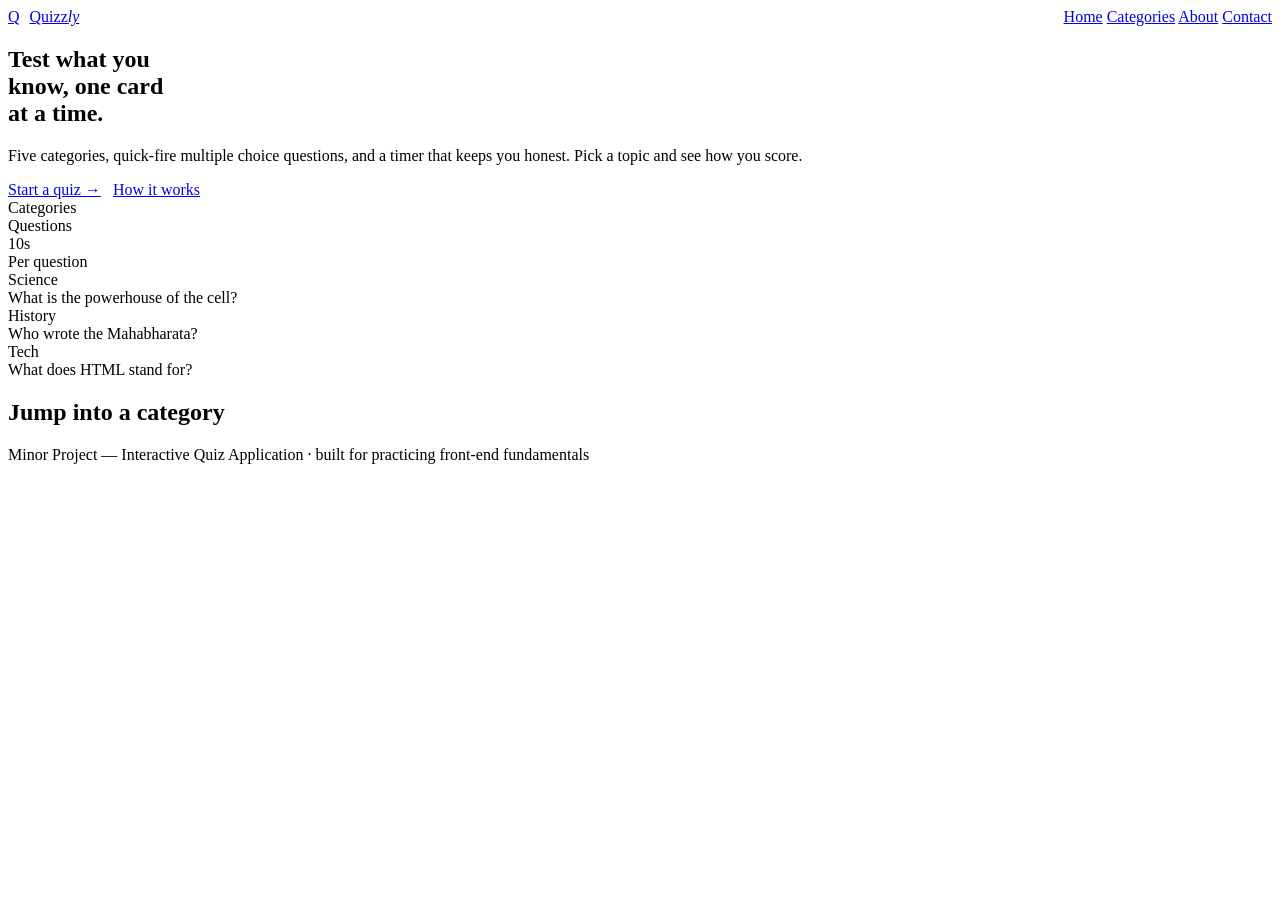
==== index.html @ 91348859 "CSS and Js file included." ====
<!DOCTYPE html>
<html lang="en">
<head>
<meta charset="UTF-8">
<meta name="viewport" content="width=device-width, initial-scale=1.0">
<title>Quizzly — Test What You Know</title>
<link rel="preconnect" href="https://fonts.googleapis.com">
<link href="https://fonts.googleapis.com/css2?family=Fraunces:ital,opsz,wght@0,9..144,400;0,9..144,600;0,9..144,700;1,9..144,500&family=Inter:wght@400;500;600;700&family=IBM+Plex+Mono:wght@400;500;600&display=swap" rel="stylesheet">
<link rel="stylesheet" href="styles.css">
</head>
<body>

<header class="topbar">
  <div class="topbar-inner" style="display:flex;align-items:center;justify-content:space-between;gap:20px;width:100%;">
    <a class="brand" href="index.html" style="display:flex;align-items:baseline;gap:10px;">
      <div class="mark">Q</div>
      <div class="name">Quizz<em>ly</em></div>
    </a>
    <nav class="tabs" aria-label="Primary">
      <a href="index.html" data-page="home">Home</a>
      <a href="categories.html" data-page="categories">Categories</a>
      <a href="about.html" data-page="about">About</a>
      <a href="contact.html" data-page="contact">Contact</a>
    </nav>
  </div>
</header>

<div class="shell">
  <main class="view">
    <section class="hero">
      <div>
        <h1>Test what you<br>know, one <span class="accent">card</span><br>at a time.</h1>
        <p class="lede">Five categories, quick-fire multiple choice questions, and a timer that keeps you honest. Pick a topic and see how you score.</p>
        <div style="display:flex; gap:12px; flex-wrap:wrap;">
          <a class="btn" href="categories.html">Start a quiz →</a>
          <a class="btn ghost" href="about.html">How it works</a>
        </div>
        <div class="stats-row">
          <div class="stat"><div class="num" id="statCats"></div><div class="label">Categories</div></div>
          <div class="stat"><div class="num" id="statQs"></div><div class="label">Questions</div></div>
          <div class="stat"><div class="num">10s</div><div class="label">Per question</div></div>
        </div>
      </div>
      <div class="deck" aria-hidden="true">
        <div class="card"><span class="tag">Science</span><div class="q">What is the powerhouse of the cell?</div><div class="dot-row"><span></span><span></span><span></span><span></span></div></div>
        <div class="card"><span class="tag">History</span><div class="q">Who wrote the Mahabharata?</div><div class="dot-row"><span></span><span></span><span></span><span></span></div></div>
        <div class="card"><span class="tag">Tech</span><div class="q">What does HTML stand for?</div><div class="dot-row"><span></span><span></span><span></span><span></span></div></div>
      </div>
    </section>

    <div class="section-head">
      <h2>Jump into a category</h2>
      <span class="count" id="catCount"></span>
    </div>
    <div id="catGrid"></div>
  </main>
  <footer>Minor Project — Interactive Quiz Application &middot; built for practicing front-end fundamentals</footer>
</div>

<script src="data.js"></script>
<script>
  document.getElementById('statCats').textContent = CATEGORIES.length;
  document.getElementById('statQs').textContent = Object.values(QUESTIONS).reduce((a,b)=>a+b.length,0);
  document.getElementById('catCount').textContent = CATEGORIES.length + ' available';
  document.getElementById('catGrid').innerHTML = catGridMarkup();
  markActiveNav('home');
</script>
</body>
</html>
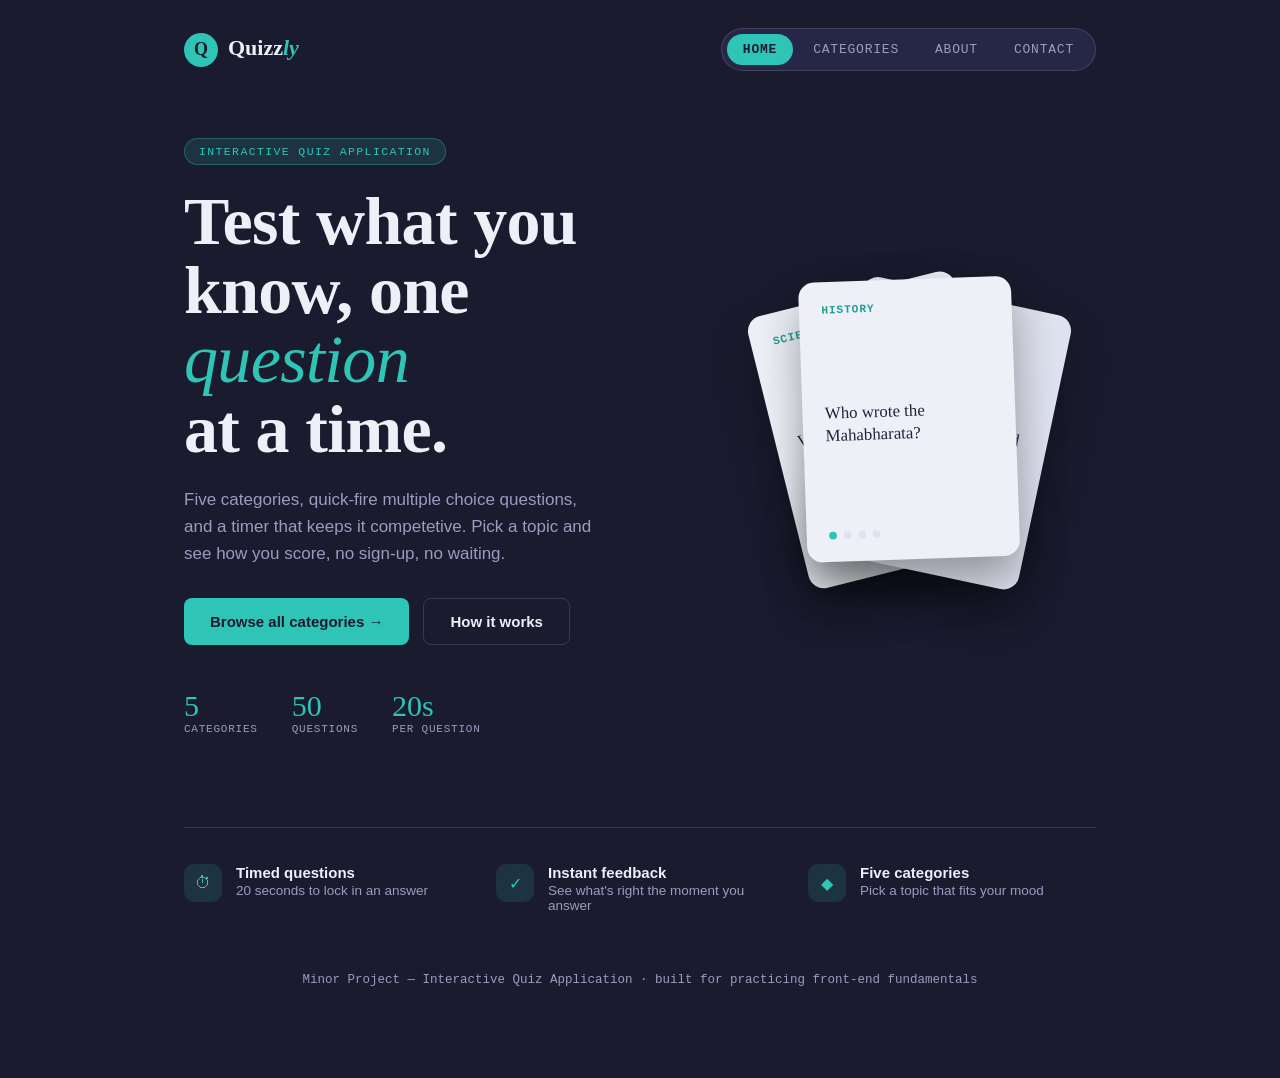
==== commit d358be19: "Every file updated." ====
--- a/index.html
+++ b/index.html
@@ -6,13 +6,13 @@
 <title>Quizzly — Test What You Know</title>
 <link rel="preconnect" href="https://fonts.googleapis.com">
 <link href="https://fonts.googleapis.com/css2?family=Fraunces:ital,opsz,wght@0,9..144,400;0,9..144,600;0,9..144,700;1,9..144,500&family=Inter:wght@400;500;600;700&family=IBM+Plex+Mono:wght@400;500;600&display=swap" rel="stylesheet">
-<link rel="stylesheet" href="styles.css">
+<link rel="stylesheet" href="CSS/styles.css">
 </head>
 <body>
 
 <header class="topbar">
-  <div class="topbar-inner" style="display:flex;align-items:center;justify-content:space-between;gap:20px;width:100%;">
-    <a class="brand" href="index.html" style="display:flex;align-items:baseline;gap:10px;">
+  <div class="topbar-inner">
+    <a class="brand" href="index.html">
       <div class="mark">Q</div>
       <div class="name">Quizz<em>ly</em></div>
     </a>
@@ -27,43 +27,51 @@
 
 <div class="shell">
   <main class="view">
-    <section class="hero">
-      <div>
-        <h1>Test what you<br>know, one <span class="accent">card</span><br>at a time.</h1>
-        <p class="lede">Five categories, quick-fire multiple choice questions, and a timer that keeps you honest. Pick a topic and see how you score.</p>
-        <div style="display:flex; gap:12px; flex-wrap:wrap;">
-          <a class="btn" href="categories.html">Start a quiz →</a>
-          <a class="btn ghost" href="about.html">How it works</a>
+    <section class="hero hero-full">
+      <div class="hero-copy">
+        <span class="eyebrow">Interactive Quiz Application</span>
+        <h1>Test what you<br>know, one <span class="accent">question</span><br>at a time.</h1>
+        <p class="lede">Five categories, quick-fire multiple choice questions, and a timer that keeps it competetive. Pick a topic and see how you score, no sign-up, no waiting.</p>
+        <div class="cta-row">
+          <a class="btn btn-lg" href="categories.html">Browse all categories →</a>
+          <a class="btn ghost btn-lg" href="about.html">How it works</a>
         </div>
         <div class="stats-row">
           <div class="stat"><div class="num" id="statCats"></div><div class="label">Categories</div></div>
           <div class="stat"><div class="num" id="statQs"></div><div class="label">Questions</div></div>
-          <div class="stat"><div class="num">10s</div><div class="label">Per question</div></div>
+          <div class="stat"><div class="num">20s</div><div class="label">Per question</div></div>
         </div>
       </div>
-      <div class="deck" aria-hidden="true">
+      <div class="deck deck-lg" aria-hidden="true">
         <div class="card"><span class="tag">Science</span><div class="q">What is the powerhouse of the cell?</div><div class="dot-row"><span></span><span></span><span></span><span></span></div></div>
         <div class="card"><span class="tag">History</span><div class="q">Who wrote the Mahabharata?</div><div class="dot-row"><span></span><span></span><span></span><span></span></div></div>
         <div class="card"><span class="tag">Tech</span><div class="q">What does HTML stand for?</div><div class="dot-row"><span></span><span></span><span></span><span></span></div></div>
       </div>
     </section>
 
-    <div class="section-head">
-      <h2>Jump into a category</h2>
-      <span class="count" id="catCount"></span>
+    <div class="highlights-row">
+      <div class="highlight-item">
+        <span class="hi-icon">⏱</span>
+        <div><strong>Timed questions</strong><span>20 seconds to lock in an answer</span></div>
+      </div>
+      <div class="highlight-item">
+        <span class="hi-icon">✓</span>
+        <div><strong>Instant feedback</strong><span>See what's right the moment you answer</span></div>
+      </div>
+      <div class="highlight-item">
+        <span class="hi-icon">◆</span>
+        <div><strong>Five categories</strong><span>Pick a topic that fits your mood</span></div>
+      </div>
     </div>
-    <div id="catGrid"></div>
   </main>
   <footer>Minor Project — Interactive Quiz Application &middot; built for practicing front-end fundamentals</footer>
 </div>
 
-<script src="data.js"></script>
+<script src="Js/data.js"></script>
 <script>
   document.getElementById('statCats').textContent = CATEGORIES.length;
   document.getElementById('statQs').textContent = Object.values(QUESTIONS).reduce((a,b)=>a+b.length,0);
-  document.getElementById('catCount').textContent = CATEGORIES.length + ' available';
-  document.getElementById('catGrid').innerHTML = catGridMarkup();
   markActiveNav('home');
 </script>
 </body>
-</html>+</html>
--- a/CSS/styles.css
+++ b/CSS/styles.css
@@ -0,0 +1,625 @@
+:root{
+  font-size:16px;
+}
+*{box-sizing:border-box;}
+html,body{margin:0;padding:0;}
+body{
+  background:#1B1B2F;
+  color:#EEF0F8;
+  font-family:'Inter',sans-serif;
+  min-height:100vh;
+  -webkit-font-smoothing:antialiased;
+  overflow-x:hidden;
+}
+@media (prefers-reduced-motion: reduce){
+  *{animation-duration:0.01ms !important; transition-duration:0.01ms !important;}
+}
+h1,h2,h3,.display{
+  font-family:'Fraunces',serif;
+  font-weight:600;
+  letter-spacing:-0.01em;
+}
+.mono{
+  font-family:'IBM Plex Mono',monospace;
+  text-transform:uppercase;
+  letter-spacing:0.08em;
+}
+a{color:inherit; text-decoration:none;}
+button{font-family:inherit;cursor:pointer;}
+
+/* ===== Shell ===== */
+.shell{
+  max-width:960px;
+  margin:0 auto;
+  padding:0 24px 80px;
+}
+.shell-wide{
+  max-width:1120px;
+}
+header.topbar{
+  display:flex;
+  align-items:center;
+  justify-content:space-between;
+  padding:28px 24px 10px;
+  max-width:960px;
+  margin:0 auto;
+}
+.topbar-inner{display:flex;align-items:center;justify-content:space-between;gap:20px;width:100%;}
+.brand{
+  display:flex;
+  align-items:baseline;
+  gap:10px;
+}
+.brand .mark{
+  width:34px;height:34px;
+  border-radius:50%;
+  background:#2EC4B6;
+  display:flex;align-items:center;justify-content:center;
+  color:#1B1B2F;
+  font-family:'Fraunces',serif;
+  font-weight:700;
+  font-size:18px;
+  flex-shrink:0;
+}
+.brand .name{
+  font-size:22px;
+  font-family:'Fraunces',serif;
+  font-weight:600;
+}
+.brand .name em{
+  font-style:italic;
+  color:#2EC4B6;
+}
+
+nav.tabs{
+  display:flex;
+  gap:4px;
+  background:#262646;
+  padding:5px;
+  border-radius:999px;
+  border:1px solid rgba(238,240,248,0.14);
+}
+nav.tabs a{
+  background:transparent;
+  border:none;
+  color:#9A9CC0;
+  padding:8px 16px;
+  border-radius:999px;
+  font-size:13px;
+  font-family:'IBM Plex Mono',monospace;
+  letter-spacing:0.06em;
+  text-transform:uppercase;
+  transition:background .25s ease, color .25s ease;
+  white-space:nowrap;
+  display:inline-block;
+}
+nav.tabs a.active{
+  background:#2EC4B6;
+  color:#1B1B2F;
+  font-weight:600;
+}
+nav.tabs a:hover:not(.active){
+  color:#EEF0F8;
+}
+@media (max-width:640px){
+  header.topbar{flex-direction:column;align-items:stretch;gap:16px;padding:20px 16px 6px;}
+  .shell{padding:0 16px 60px;}
+  nav.tabs{overflow-x:auto;justify-content:flex-start;}
+}
+
+/* ===== Hero / Home ===== */
+.hero{
+  padding:56px 0 40px;
+  display:grid;
+  grid-template-columns:1.1fr 0.9fr;
+  gap:40px;
+  align-items:center;
+}
+@media (max-width:760px){
+  .hero{grid-template-columns:1fr; padding:32px 0 20px;}
+}
+.hero h1{
+  font-size:clamp(36px,6vw,58px);
+  line-height:1.02;
+  margin:0 0 18px;
+}
+.hero h1 .accent{color:#2EC4B6; font-style:italic; font-weight:500;}
+.hero p.lede{
+  font-size:17px;
+  color:#9A9CC0;
+  max-width:44ch;
+  line-height:1.6;
+  margin:0 0 30px;
+}
+
+/* full-focus home hero — the sole centerpiece of the home page */
+.hero-full{
+  min-height:calc(100vh - 170px);
+  padding:40px 0 60px;
+  grid-template-columns:1.15fr 0.85fr;
+  gap:56px;
+}
+@media (max-width:760px){
+  .hero-full{min-height:0; padding:24px 0 30px;}
+}
+.hero-copy{max-width:620px;}
+.eyebrow{
+  display:inline-block;
+  font-family:'IBM Plex Mono',monospace;
+  font-size:11.5px;
+  letter-spacing:0.12em;
+  text-transform:uppercase;
+  color:#2EC4B6;
+  background:rgba(46,196,182,0.14);
+  border:1px solid rgba(46,196,182,0.35);
+  border-radius:999px;
+  padding:6px 14px;
+  margin-bottom:22px;
+}
+.hero-full h1{
+  font-size:clamp(42px,6.4vw,68px);
+  margin-bottom:22px;
+}
+.hero-full .lede{
+  font-size:18.5px;
+  max-width:48ch;
+  margin-bottom:36px;
+}
+.cta-row{display:flex; gap:14px; flex-wrap:wrap; margin-bottom:44px;}
+.btn-lg{padding:17px 32px; font-size:16.5px; border-radius:10px;}
+
+.highlights-row{
+  display:flex;
+  flex-direction:row;
+  justify-content:space-between;
+  gap:24px;
+  margin-top:16px;
+  padding-top:36px;
+  padding-bottom:20px;
+  border-top:1px solid rgba(238,240,248,0.14);
+}
+@media (max-width:760px){
+  .highlights-row{flex-direction:column;}
+}
+.highlight-item{
+  display:flex;
+  align-items:flex-start;
+  gap:14px;
+  flex:1;
+}
+.highlight-item .hi-icon{
+  width:38px;height:38px;
+  flex-shrink:0;
+  border-radius:10px;
+  background:rgba(46,196,182,0.14);
+  color:#2EC4B6;
+  display:flex;align-items:center;justify-content:center;
+  font-size:16px;
+}
+.highlight-item div{display:flex; flex-direction:column; gap:2px;}
+.highlight-item strong{font-size:15px; font-weight:600; color:#EEF0F8;}
+.highlight-item span{font-size:13.5px; color:#9A9CC0;}
+
+.deck-lg{transform:scale(1.12); transform-origin:center;}
+@media (max-width:760px){ .deck-lg{transform:none;} }
+.btn{
+  display:inline-flex;
+  align-items:center;
+  gap:10px;
+  background:#2EC4B6;
+  color:#1B1B2F;
+  border:none;
+  padding:14px 26px;
+  border-radius:8px;
+  font-weight:700;
+  font-size:15px;
+  transition:transform .18s ease, background .18s ease;
+}
+.btn:hover{background:#1E9E92; transform:translateY(-2px);}
+.btn.ghost{
+  background:transparent;
+  color:#EEF0F8;
+  border:1px solid rgba(238,240,248,0.14);
+}
+.btn.ghost:hover{border-color:#2EC4B6; color:#2EC4B6; background:transparent;}
+.btn.small{padding:9px 16px; font-size:13px;}
+.btn:disabled{opacity:.4; cursor:not-allowed; transform:none;}
+
+/* fanned card stack — signature motif */
+.deck{
+  position:relative;
+  height:280px;
+}
+.deck .card{
+  position:absolute;
+  top:0;left:50%;
+  width:190px;height:250px;
+  background:#EEF0F8;
+  border-radius:14px;
+  box-shadow:0 20px 40px rgba(0,0,0,0.35);
+  transform-origin:bottom center;
+  padding:20px;
+  color:#22223B;
+  display:flex;
+  flex-direction:column;
+  justify-content:space-between;
+}
+.deck .card:nth-child(1){transform:translateX(-50%) rotate(-14deg) translateY(6px); z-index:1;}
+.deck .card:nth-child(2){transform:translateX(-50%) rotate(-2deg); z-index:2;}
+.deck .card:nth-child(3){transform:translateX(-50%) rotate(12deg) translateY(10px); z-index:1; background:#DFE2EF;}
+.deck .card .tag{
+  font-family:'IBM Plex Mono',monospace;
+  font-size:10px;
+  text-transform:uppercase;
+  letter-spacing:0.08em;
+  color:#1E9E92;
+  font-weight:600;
+}
+.deck .card .q{
+  font-family:'Fraunces',serif;
+  font-size:15px;
+  line-height:1.35;
+  font-weight:500;
+}
+.deck .card .dot-row{display:flex; gap:6px;}
+.deck .card .dot-row span{width:7px;height:7px;border-radius:50%;background:#DFE2EF;display:block;}
+.deck .card:nth-child(2) .dot-row span:nth-child(1){background:#2EC4B6;}
+@media (max-width:760px){ .deck{height:220px; margin-top:10px;} .deck .card{width:150px; height:190px; padding:14px;} }
+
+.stats-row{
+  display:flex;
+  gap:34px;
+  margin-top:36px;
+  flex-wrap:wrap;
+}
+.stats-row .stat .num{
+  font-family:'Fraunces',serif;
+  font-size:30px;
+  color:#2EC4B6;
+}
+.stats-row .stat .label{
+  font-family:'IBM Plex Mono',monospace;
+  font-size:11px;
+  text-transform:uppercase;
+  letter-spacing:0.07em;
+  color:#9A9CC0;
+}
+
+.section-head{
+  display:flex;
+  align-items:baseline;
+  justify-content:space-between;
+  margin:56px 0 22px;
+  border-bottom:1px solid rgba(238,240,248,0.14);
+  padding-bottom:14px;
+}
+.section-head h2{font-size:26px; margin:0;}
+.section-head .count{font-family:'IBM Plex Mono',monospace; font-size:12px; color:#9A9CC0;}
+
+/* ===== Category cards ===== */
+.cat-grid{
+  display:grid;
+  grid-template-columns:repeat(auto-fill,minmax(210px,1fr));
+  gap:16px;
+}
+.cat-card{
+  background:#262646;
+  border:1px solid rgba(238,240,248,0.14);
+  border-radius:12px;
+  padding:22px;
+  text-align:left;
+  color:#EEF0F8;
+  transition:border-color .2s ease, transform .2s ease;
+  display:flex;
+  flex-direction:column;
+  gap:14px;
+  position:relative;
+  overflow:hidden;
+  width:100%;
+}
+.cat-card:hover{border-color:#2EC4B6; transform:translateY(-3px);}
+.cat-card .icon{
+  width:40px;height:40px;
+  border-radius:10px;
+  display:flex;align-items:center;justify-content:center;
+  background:rgba(46,196,182,0.16);
+  color:#2EC4B6;
+}
+.cat-card h3{font-size:18px; margin:0;}
+.cat-card p{font-size:13px; color:#9A9CC0; margin:0; line-height:1.5;}
+.cat-card .meta{font-family:'IBM Plex Mono',monospace; font-size:11px; color:#9A9CC0; text-transform:uppercase; letter-spacing:.06em;}
+
+/* ===== Quiz page ===== */
+.quiz-wrap{
+  display:flex;
+  flex-direction:column;
+  align-items:center;
+  padding:30px 0 10px;
+}
+.quiz-top{
+  display:flex;
+  justify-content:space-between;
+  align-items:center;
+  width:100%;
+  max-width:620px;
+  margin-bottom:26px;
+}
+.progress-track{
+  flex:1;
+  height:5px;
+  background:#262646;
+  border-radius:3px;
+  margin:0 20px;
+  overflow:hidden;
+}
+.progress-fill{
+  height:100%;
+  background:#2EC4B6;
+  border-radius:3px;
+  transition:width .3s ease;
+}
+.timer-ring{position:relative; width:56px; height:56px; flex-shrink:0;}
+.timer-ring svg{transform:rotate(-90deg);}
+.timer-ring circle{fill:none; stroke-width:5;}
+.timer-ring .bg{stroke:#262646;}
+.timer-ring .fg{stroke:#2EC4B6; stroke-linecap:round; transition:stroke-dashoffset 1s linear, stroke .3s ease;}
+.timer-ring .num{
+  position:absolute; inset:0;
+  display:flex;align-items:center;justify-content:center;
+  font-family:'IBM Plex Mono',monospace;
+  font-size:15px; font-weight:600;
+}
+.timer-ring.warn .fg{stroke:#E63946;}
+
+.q-card{
+  width:100%;
+  max-width:620px;
+  background:#EEF0F8;
+  color:#22223B;
+  border-radius:18px;
+  padding:36px 32px;
+  box-shadow:0 24px 50px rgba(0,0,0,0.35);
+}
+.q-card .cat-tag{
+  font-family:'IBM Plex Mono',monospace;
+  font-size:11px;
+  text-transform:uppercase;
+  letter-spacing:0.08em;
+  color:#1E9E92;
+  font-weight:600;
+  margin-bottom:12px;
+  display:block;
+}
+.q-card h3{font-size:23px; line-height:1.35; margin:0 0 26px;}
+.options{display:flex; flex-direction:column; gap:11px;}
+.opt{
+  text-align:left;
+  background:#fff;
+  border:1.5px solid #DFE2EF;
+  border-radius:10px;
+  padding:14px 18px;
+  font-size:15px;
+  color:#22223B;
+  display:flex;
+  align-items:center;
+  gap:12px;
+  transition:border-color .15s ease, background .15s ease, transform .1s ease;
+  width:100%;
+}
+.opt .letter{
+  width:26px;height:26px;
+  border-radius:50%;
+  background:#DFE2EF;
+  display:flex;align-items:center;justify-content:center;
+  font-family:'IBM Plex Mono',monospace;
+  font-size:12px;
+  font-weight:600;
+  flex-shrink:0;
+}
+.opt:hover:not(:disabled){border-color:#1E9E92; transform:translateX(2px);}
+.opt.correct{background:rgba(67,170,139,0.16); border-color:#43AA8B;}
+.opt.correct .letter{background:#43AA8B; color:#fff;}
+.opt.wrong{background:rgba(230,57,70,0.12); border-color:#E63946;}
+.opt.wrong .letter{background:#E63946; color:#fff;}
+.opt:disabled{cursor:default;}
+
+.q-foot{
+  display:flex;
+  justify-content:flex-end;
+  margin-top:24px;
+}
+
+.quiz-exit{
+  margin-top:22px;
+  color:#9A9CC0;
+  font-size:13px;
+  background:none;
+  border:none;
+  text-decoration:underline;
+}
+.quiz-exit:hover{color:#EEF0F8;}
+
+.no-quiz{
+  text-align:center;
+  padding:60px 20px;
+  color:#9A9CC0;
+}
+
+/* ===== Result page ===== */
+.result-wrap{
+  display:flex;
+  flex-direction:column;
+  align-items:center;
+  padding:40px 0;
+  text-align:center;
+}
+.stamp{
+  width:170px;height:170px;
+  border-radius:50%;
+  border:4px solid #2EC4B6;
+  display:flex;
+  flex-direction:column;
+  align-items:center;
+  justify-content:center;
+  transform:rotate(-6deg);
+  margin-bottom:10px;
+  position:relative;
+}
+.stamp::before{
+  content:'';
+  position:absolute; inset:10px;
+  border:1px dashed #2EC4B6;
+  border-radius:50%;
+  opacity:.6;
+}
+.stamp .pct{font-family:'Fraunces',serif; font-size:46px; color:#2EC4B6; font-weight:700; line-height:1;}
+.stamp .verdict{font-family:'IBM Plex Mono',monospace; font-size:10px; letter-spacing:.1em; text-transform:uppercase; color:#2EC4B6; margin-top:6px;}
+.result-wrap h2{margin:22px 0 6px; font-size:26px;}
+.result-wrap .sub{color:#9A9CC0; margin-bottom:30px;}
+.result-actions{display:flex; gap:12px; flex-wrap:wrap; justify-content:center; margin-bottom:44px;}
+
+.review-list{
+  width:100%;
+  max-width:640px;
+  text-align:left;
+  display:flex;
+  flex-direction:column;
+  gap:10px;
+}
+.review-item{
+  background:#262646;
+  border:1px solid rgba(238,240,248,0.14);
+  border-radius:10px;
+  padding:16px 18px;
+  display:flex;
+  gap:14px;
+  align-items:flex-start;
+}
+.review-item .mark{
+  width:22px;height:22px;
+  border-radius:50%;
+  flex-shrink:0;
+  display:flex;align-items:center;justify-content:center;
+  font-size:12px;
+  font-weight:700;
+  margin-top:2px;
+}
+.review-item.ok .mark{background:#43AA8B; color:#fff;}
+.review-item.bad .mark{background:#E63946; color:#fff;}
+.review-item .q-text{font-size:14px; margin-bottom:6px; font-weight:600;}
+.review-item .a-text{font-size:13px; color:#9A9CC0; line-height:1.5;}
+.review-item .a-text b{color:#EEF0F8; font-weight:600;}
+
+/* ===== About / Contact ===== */
+.prose{max-width:640px; padding:20px 0 10px;}
+.prose p{color:#C7C9E6; line-height:1.75; font-size:15.5px;}
+.prose h2{font-size:28px; margin-bottom:18px;}
+
+/* Contact page — centered content within the shell */
+.prose-center{max-width:560px; margin:0 auto; text-align:center;}
+.prose-center .contact-form{text-align:left;}
+.prose-center .btn{margin:0 auto;}
+
+.page-title{font-size:28px; margin:36px 0 12px;}
+
+/* About page — full-width intro/outro text, cards use the whole shell */
+.about-intro{padding-bottom:8px;}
+.about-intro p{color:#C7C9E6; line-height:1.75; font-size:15.5px; margin:0;}
+.about-outro{padding-top:34px;}
+.about-outro p{color:#C7C9E6; line-height:1.75; font-size:15.5px; margin:0 0 20px; max-width:760px;}
+
+/* step cards — About page, all four in a single row */
+.step-grid{
+  display:grid;
+  grid-template-columns:repeat(2,1fr);
+  gap:16px;
+  margin:18px 0 0;
+}
+@media (max-width:500px){ .step-grid{grid-template-columns:1fr;} }
+.step-grid-row{grid-template-columns:repeat(4,1fr);}
+@media (max-width:900px){ .step-grid-row{grid-template-columns:repeat(2,1fr);} }
+@media (max-width:500px){ .step-grid-row{grid-template-columns:1fr;} }
+.step-card{
+  background:#262646;
+  border:1px solid rgba(238,240,248,0.14);
+  border-radius:12px;
+  padding:22px;
+  transition:border-color .2s ease, transform .2s ease;
+}
+.step-card:hover{border-color:#2EC4B6; transform:translateY(-3px);}
+.step-card .num{
+  display:inline-flex;
+  align-items:center;
+  justify-content:center;
+  width:32px;height:32px;
+  border-radius:50%;
+  background:rgba(46,196,182,0.16);
+  color:#2EC4B6;
+  font-family:'IBM Plex Mono',monospace;
+  font-size:13px;
+  font-weight:600;
+  margin-bottom:14px;
+}
+.step-card h3{font-size:16px; margin:0 0 8px;}
+.step-card p{font-size:13.5px; color:#9A9CC0; line-height:1.55; margin:0;}
+
+form.contact-form{
+  display:flex;
+  flex-direction:column;
+  gap:16px;
+  max-width:520px;
+  margin-top:10px;
+}
+.field label{
+  display:block;
+  font-family:'IBM Plex Mono',monospace;
+  font-size:11px;
+  text-transform:uppercase;
+  letter-spacing:0.07em;
+  color:#9A9CC0;
+  margin-bottom:8px;
+}
+.field input, .field textarea{
+  width:100%;
+  background:#262646;
+  border:1px solid rgba(238,240,248,0.14);
+  border-radius:8px;
+  padding:12px 14px;
+  color:#EEF0F8;
+  font-family:'Inter',sans-serif;
+  font-size:14.5px;
+  resize:vertical;
+}
+.field input:focus, .field textarea:focus{
+  outline:2px solid #2EC4B6;
+  outline-offset:1px;
+  border-color:#2EC4B6;
+}
+.field textarea{min-height:110px;}
+.form-note{
+  font-size:13px;
+  color:#43AA8B;
+  background:rgba(67,170,139,0.14);
+  border:1px solid rgba(67,170,139,0.45);
+  padding:12px 14px;
+  border-radius:8px;
+  display:none;
+}
+.form-note.show{display:block;}
+
+footer{
+  text-align:center;
+  color:#9A9CC0;
+  font-size:12.5px;
+  padding:40px 0 10px;
+  font-family:'IBM Plex Mono',monospace;
+}
+
+.view{animation:fadeIn .35s ease;}
+@keyframes fadeIn{ from{opacity:0; transform:translateY(6px);} to{opacity:1; transform:translateY(0);} }
+
+[hidden]{display:none !important;}
+.sr-only{position:absolute; width:1px;height:1px;overflow:hidden;clip:rect(0,0,0,0);}
+button:focus-visible, .opt:focus-visible, input:focus-visible, textarea:focus-visible, a:focus-visible{
+  outline:2px solid #2EC4B6; outline-offset:2px;
+}
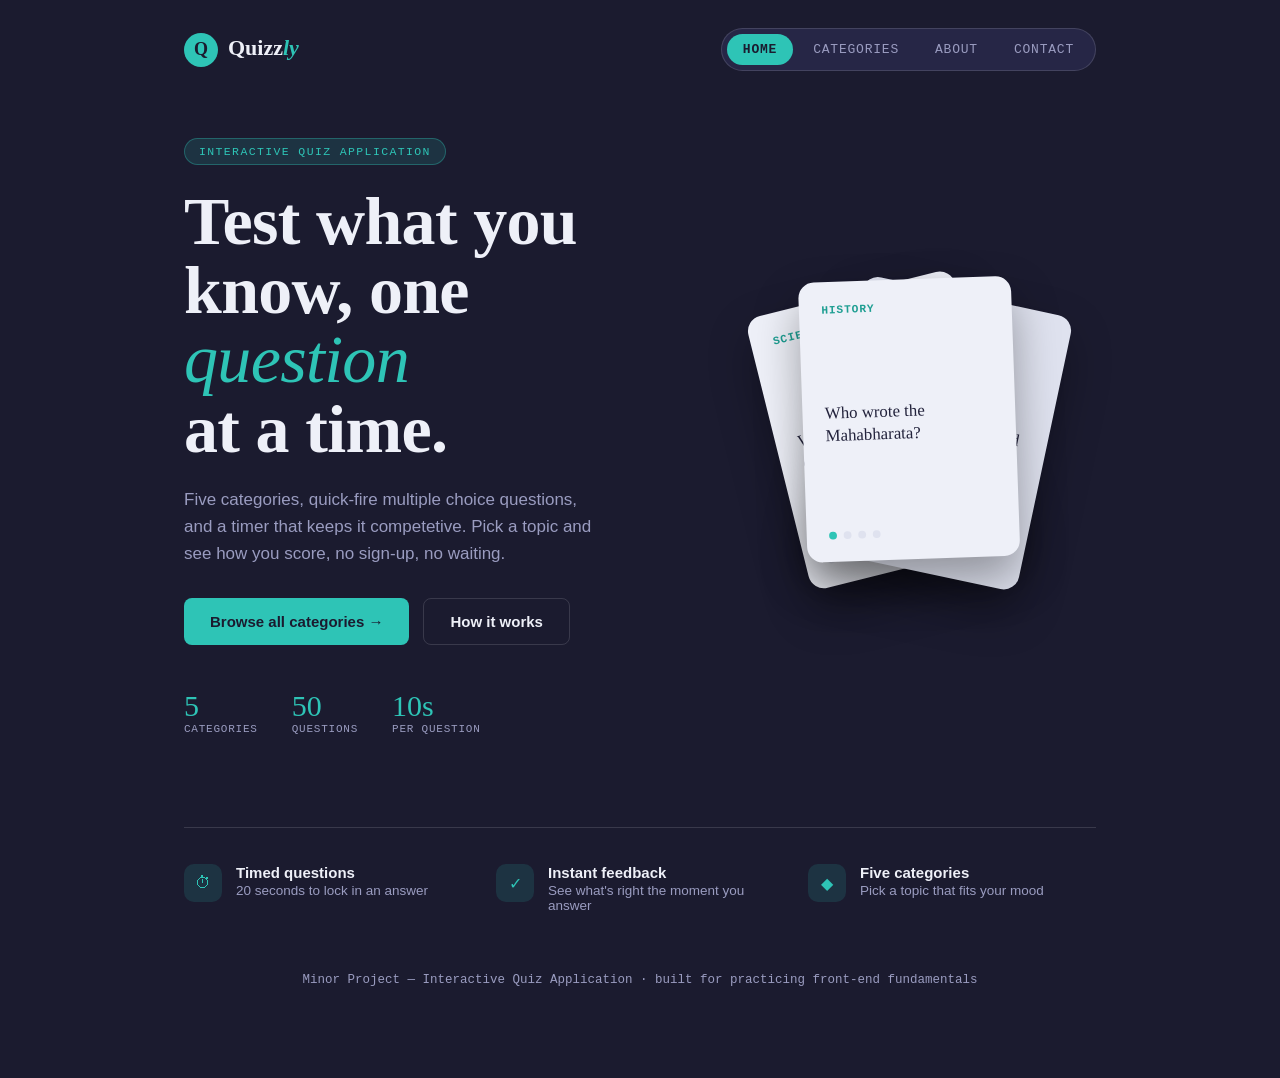
==== commit ebd288b7: "Index minor changes." ====
--- a/index.html
+++ b/index.html
@@ -39,7 +39,7 @@
         <div class="stats-row">
           <div class="stat"><div class="num" id="statCats"></div><div class="label">Categories</div></div>
           <div class="stat"><div class="num" id="statQs"></div><div class="label">Questions</div></div>
-          <div class="stat"><div class="num">20s</div><div class="label">Per question</div></div>
+          <div class="stat"><div class="num">10s</div><div class="label">Per question</div></div>
         </div>
       </div>
       <div class="deck deck-lg" aria-hidden="true">
